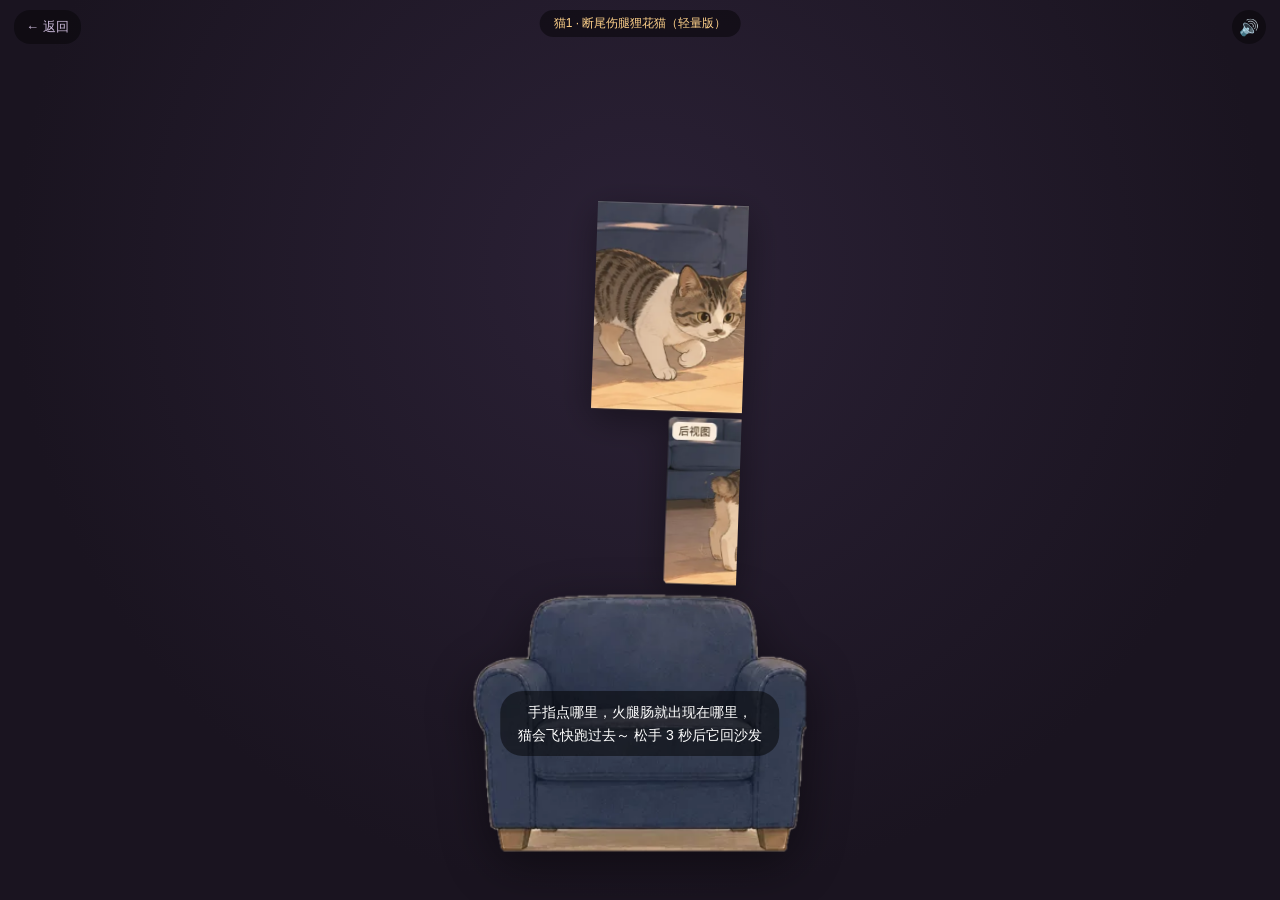
==== cat1-demo.html @ 4747306e "移动端适配：压缩素材(11MB→0.4MB)、修复微信WebView高度塌陷、互动页轻量化" ====
<!DOCTYPE html>
<html lang="zh-CN">
<head>
  <meta charset="UTF-8">
  <meta name="viewport" content="width=device-width, initial-scale=1.0, maximum-scale=1.0, user-scalable=no, viewport-fit=cover">
  <meta name="theme-color" content="#1a1420">
  <title>猫1 · 火腿肠互动演示</title>
  <style>
    * { margin: 0; padding: 0; box-sizing: border-box; -webkit-tap-highlight-color: transparent; }
    html, body { width: 100%; height: 100%; overflow: hidden; }
    body {
      font-family: "PingFang SC", "Microsoft YaHei", sans-serif;
      background: radial-gradient(circle at 50% 30%, #2b2136 0%, #1a1420 70%);
      color: #fff;
      touch-action: none;
      user-select: none;
    }
    #stage { position: relative; width: 100%; height: 100vh; overflow: hidden; }
    @supports (height: 100dvh) { #stage { height: 100dvh; } }

    #sofa {
      position: absolute; z-index: 1;
      filter: drop-shadow(0 14px 24px rgba(0,0,0,.45));
      pointer-events: none;
    }
    #cat {
      position: absolute; left: 0; top: 0; z-index: 2;
      transform-origin: bottom center;
      will-change: transform;
      filter: drop-shadow(0 10px 18px rgba(0,0,0,.4));
      pointer-events: none;
    }
    #sausage {
      position: absolute; left: 0; top: 0; z-index: 3;
      width: 60px; display: none;
      transform: translate(-50%, -50%);
      filter: drop-shadow(0 6px 12px rgba(0,0,0,.5));
      pointer-events: none;
    }

    #hint {
      position: absolute; bottom: 16%; left: 50%; transform: translateX(-50%);
      z-index: 5; max-width: 78%; text-align: center;
      padding: 10px 18px; border-radius: 22px; background: rgba(0,0,0,.5);
      font-size: 14px; line-height: 1.6;
      transition: opacity .5s;
    }
    #badge {
      position: absolute; top: calc(10px + env(safe-area-inset-top)); left: 50%;
      transform: translateX(-50%); z-index: 5;
      padding: 5px 14px; border-radius: 14px; background: rgba(0,0,0,.45);
      font-size: 12px; color: #ffd28a; white-space: nowrap;
      pointer-events: none;
    }
    #muteBtn {
      position: absolute; top: calc(10px + env(safe-area-inset-top)); right: 14px; z-index: 6;
      width: 34px; height: 34px; border-radius: 50%; border: 0;
      background: rgba(0,0,0,.4); color: #fff; font-size: 16px; cursor: pointer;
    }
    #back {
      position: absolute; top: calc(10px + env(safe-area-inset-top)); left: 14px; z-index: 6;
      color: #c9b8d8; text-decoration: none; font-size: 13px;
      background: rgba(0,0,0,.4); padding: 8px 12px; border-radius: 16px;
    }
  </style>
</head>
<body>
  <div id="stage">
    <img id="sofa" src="assets/img/sofa.webp" alt="沙发">
    <img id="cat" src="assets/img/cat1_sprite.webp" alt="狸花猫">
    <img id="sausage" src="assets/img/sausage.png" alt="火腿肠">
    <div id="badge">猫1 · 断尾伤腿狸花猫（轻量版）</div>
    <button id="muteBtn">🔊</button>
    <a id="back" href="index.html">← 返回</a>
    <div id="hint">手指点哪里，火腿肠就出现在哪里，<br>猫会飞快跑过去～ 松手 3 秒后它回沙发</div>
  </div>
  <script src="js/cat1_game.js"></script>
</body>
</html>
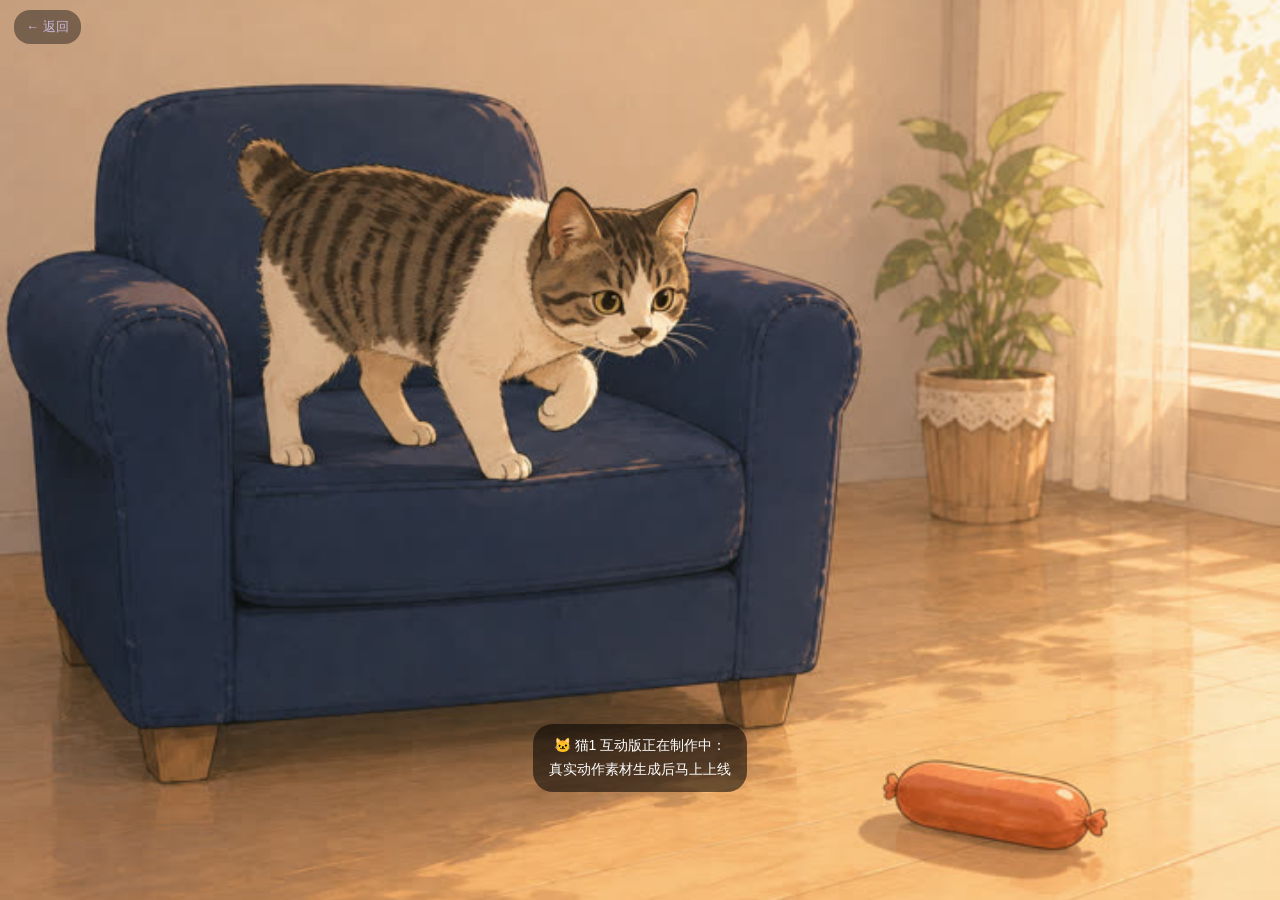
==== commit e6029281: "下线拼接猫互动页，恢复为制作中占位" ====
--- a/cat1-demo.html
+++ b/cat1-demo.html
@@ -4,58 +4,26 @@
   <meta charset="UTF-8">
   <meta name="viewport" content="width=device-width, initial-scale=1.0, maximum-scale=1.0, user-scalable=no, viewport-fit=cover">
   <meta name="theme-color" content="#1a1420">
-  <title>猫1 · 火腿肠互动演示</title>
+  <title>猫1 · 互动版（制作中）</title>
   <style>
     * { margin: 0; padding: 0; box-sizing: border-box; -webkit-tap-highlight-color: transparent; }
     html, body { width: 100%; height: 100%; overflow: hidden; }
     body {
       font-family: "PingFang SC", "Microsoft YaHei", sans-serif;
-      background: radial-gradient(circle at 50% 30%, #2b2136 0%, #1a1420 70%);
-      color: #fff;
-      touch-action: none;
-      user-select: none;
+      background: #1a1420; color: #fff; user-select: none;
     }
     #stage { position: relative; width: 100%; height: 100vh; overflow: hidden; }
     @supports (height: 100dvh) { #stage { height: 100dvh; } }
-
-    #sofa {
-      position: absolute; z-index: 1;
-      filter: drop-shadow(0 14px 24px rgba(0,0,0,.45));
-      pointer-events: none;
+    #bg {
+      position: absolute; inset: 0; width: 100%; height: 100%;
+      object-fit: cover; animation: kenburns 12s ease-in-out infinite alternate;
     }
-    #cat {
-      position: absolute; left: 0; top: 0; z-index: 2;
-      transform-origin: bottom center;
-      will-change: transform;
-      filter: drop-shadow(0 10px 18px rgba(0,0,0,.4));
-      pointer-events: none;
-    }
-    #sausage {
-      position: absolute; left: 0; top: 0; z-index: 3;
-      width: 60px; display: none;
-      transform: translate(-50%, -50%);
-      filter: drop-shadow(0 6px 12px rgba(0,0,0,.5));
-      pointer-events: none;
-    }
-
-    #hint {
-      position: absolute; bottom: 16%; left: 50%; transform: translateX(-50%);
-      z-index: 5; max-width: 78%; text-align: center;
-      padding: 10px 18px; border-radius: 22px; background: rgba(0,0,0,.5);
-      font-size: 14px; line-height: 1.6;
-      transition: opacity .5s;
-    }
-    #badge {
-      position: absolute; top: calc(10px + env(safe-area-inset-top)); left: 50%;
-      transform: translateX(-50%); z-index: 5;
-      padding: 5px 14px; border-radius: 14px; background: rgba(0,0,0,.45);
-      font-size: 12px; color: #ffd28a; white-space: nowrap;
-      pointer-events: none;
-    }
-    #muteBtn {
-      position: absolute; top: calc(10px + env(safe-area-inset-top)); right: 14px; z-index: 6;
-      width: 34px; height: 34px; border-radius: 50%; border: 0;
-      background: rgba(0,0,0,.4); color: #fff; font-size: 16px; cursor: pointer;
+    @keyframes kenburns { from { transform: scale(1); } to { transform: scale(1.06); } }
+    #note {
+      position: absolute; bottom: 12%; left: 50%; transform: translateX(-50%);
+      z-index: 5; max-width: 82%; text-align: center;
+      padding: 10px 16px; border-radius: 20px; background: rgba(0,0,0,.55);
+      font-size: 14px; line-height: 1.7;
     }
     #back {
       position: absolute; top: calc(10px + env(safe-area-inset-top)); left: 14px; z-index: 6;
@@ -66,14 +34,9 @@
 </head>
 <body>
   <div id="stage">
-    <img id="sofa" src="assets/img/sofa.webp" alt="沙发">
-    <img id="cat" src="assets/img/cat1_sprite.webp" alt="狸花猫">
-    <img id="sausage" src="assets/img/sausage.png" alt="火腿肠">
-    <div id="badge">猫1 · 断尾伤腿狸花猫（轻量版）</div>
-    <button id="muteBtn">🔊</button>
+    <img id="bg" src="assets/img/cat1.jpg" alt="猫1">
+    <div id="note">🐱 猫1 互动版正在制作中：<br>真实动作素材生成后马上上线</div>
     <a id="back" href="index.html">← 返回</a>
-    <div id="hint">手指点哪里，火腿肠就出现在哪里，<br>猫会飞快跑过去～ 松手 3 秒后它回沙发</div>
   </div>
-  <script src="js/cat1_game.js"></script>
 </body>
 </html>
